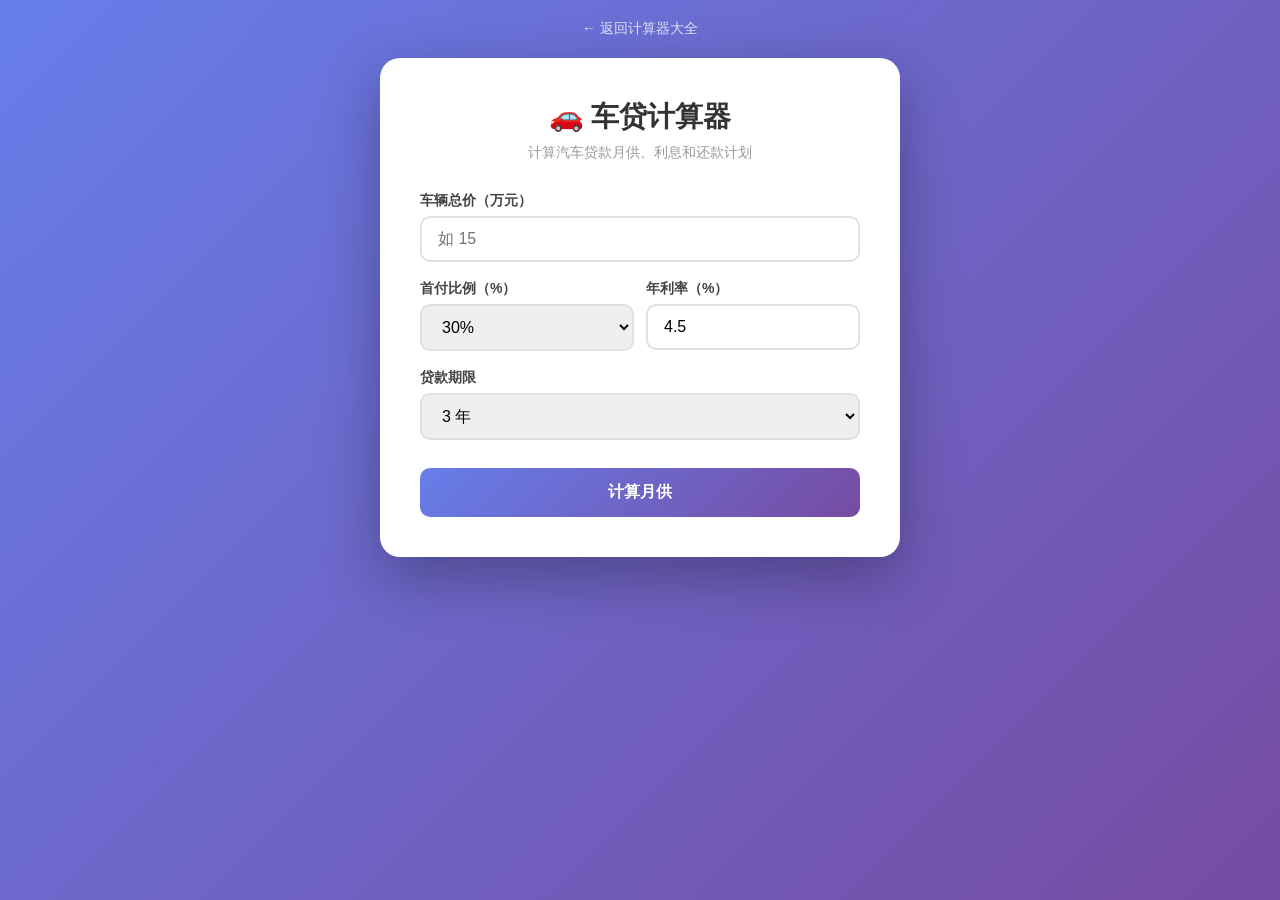
==== car-loan/index.html @ 8d0a9fb2 "feat: add calculator matrix - mortgage, car loan, income tax, compound interest, deposit rate compar" ====
<!DOCTYPE html>
<html lang="zh-CN">
<head>
    <meta charset="UTF-8">
    <meta name="viewport" content="width=device-width, initial-scale=1.0">
    <title>车贷计算器 — 汽车贷款月供/利息 在线计算</title>
    <meta name="description" content="免费在线车贷计算器，计算汽车贷款月供、总利息和还款计划。支持自定义首付比例和贷款期限。">
    <meta name="keywords" content="车贷计算器,汽车贷款计算器,车贷月供,车贷利息,购车贷款">
    <link rel="canonical" href="https://countin1.github.io/interest-calculator/car-loan/">
    <link rel="stylesheet" href="../css/style.css">
</head>
<body>
    <a href="../" class="back-link">&larr; 返回计算器大全</a>
    <div class="container">
        <h1>&#x1f697; 车贷计算器</h1>
        <p class="subtitle">计算汽车贷款月供、利息和还款计划</p>

        <div class="form-group">
            <label>车辆总价（万元）</label>
            <input type="number" id="price" placeholder="如 15" min="0" step="any">
        </div>
        <div class="row">
            <div class="form-group">
                <label>首付比例（%）</label>
                <select id="downPercent">
                    <option value="0">0%（零首付）</option>
                    <option value="20">20%</option>
                    <option value="30" selected>30%</option>
                    <option value="50">50%</option>
                </select>
            </div>
            <div class="form-group">
                <label>年利率（%）</label>
                <input type="number" id="rate" placeholder="如 4.5" min="0" step="any" value="4.5">
            </div>
        </div>
        <div class="form-group">
            <label>贷款期限</label>
            <select id="term">
                <option value="1">1 年</option>
                <option value="2">2 年</option>
                <option value="3" selected>3 年</option>
                <option value="5">5 年</option>
            </select>
        </div>

        <button class="btn" onclick="calculate()">计算月供</button>

        <div class="result-box" id="resultBox">
            <div class="result-title">计算结果</div>
            <div class="result-main">
                <div>
                    <div class="label">每月还款</div>
                    <div class="amount" id="monthlyAmount">¥0.00</div>
                </div>
                <div style="text-align:right">
                    <div class="label">总利息</div>
                    <div class="amount" id="totalInterest" style="font-size:22px;color:#764ba2">¥0.00</div>
                </div>
            </div>
            <div class="result-details" id="resultDetails"></div>
            <div class="schedule-toggle" id="scheduleToggle" style="display:none">
                <a onclick="toggleSchedule()">&#x1f4ca; 查看还款计划明细 &#x25bc;</a>
            </div>
            <div class="schedule-table" id="scheduleTable"></div>
        </div>
    </div>

    <script>
        function fmt(n) { return '¥' + n.toFixed(2).replace(/\B(?=(\d{3})+(?!\d))/g, ','); }

        function calculate() {
            var price = parseFloat(document.getElementById('price').value) * 10000;
            var downPct = parseInt(document.getElementById('downPercent').value) / 100;
            var annualRate = parseFloat(document.getElementById('rate').value) / 100;
            var years = parseInt(document.getElementById('term').value);
            if (!price || !annualRate) { alert('请填写完整信息'); return; }

            var downPayment = price * downPct;
            var loan = price - downPayment;
            var months = years * 12;
            var mr = annualRate / 12;
            var mp = mr === 0 ? loan/months : loan*mr*Math.pow(1+mr,months)/(Math.pow(1+mr,months)-1);
            var total = mp * months;
            var interest = total - loan;

            document.getElementById('monthlyAmount').textContent = fmt(mp);
            document.getElementById('totalInterest').textContent = fmt(interest);

            var details =
                '<div class="detail-item"><div class="val">' + fmt(downPayment) + '</div><div class="lbl">首付金额</div></div>' +
                '<div class="detail-item"><div class="val">' + fmt(loan) + '</div><div class="lbl">贷款金额</div></div>' +
                '<div class="detail-item"><div class="val">' + fmt(interest) + '</div><div class="lbl">总利息</div></div>' +
                '<div class="detail-item"><div class="val">' + fmt(total + downPayment) + '</div><div class="lbl">购车总成本</div></div>';
            document.getElementById('resultDetails').innerHTML = details;

            var rows = '', remain = loan;
            for (var i = 1; i <= months; i++) {
                var ip = remain * mr;
                var pp = mp - ip;
                remain = Math.max(0, remain - pp);
                rows += '<tr><td>' + i + '</td><td>' + fmt(mp) + '</td><td>' + fmt(ip) + '</td><td>' + fmt(pp) + '</td><td>' + fmt(remain) + '</td></tr>';
            }
            document.getElementById('scheduleTable').innerHTML =
                '<table><thead><tr><th>期数</th><th>月供</th><th>利息</th><th>本金</th><th>剩余本金</th></tr></thead><tbody>' + rows + '</tbody></table>';
            document.getElementById('scheduleToggle').style.display = '';
            document.getElementById('resultBox').classList.add('show');
        }

        function toggleSchedule() {
            var t = document.getElementById('scheduleTable'), a = document.querySelector('.schedule-toggle a');
            t.classList.toggle('show');
            a.textContent = t.classList.contains('show') ? '\u{1f4ca} 收起还款计划 ▲' : '\u{1f4ca} 查看还款计划明细 ▼';
        }
        document.addEventListener('keydown', function(e) { if (e.key === 'Enter') calculate(); });
    </script>
</body>
</html>
---- css/style.css ----
* { margin: 0; padding: 0; box-sizing: border-box; }
body {
    font-family: -apple-system, BlinkMacSystemFont, 'Segoe UI', 'PingFang SC', 'Hiragino Sans GB', 'Microsoft YaHei', sans-serif;
    background: linear-gradient(135deg, #667eea 0%, #764ba2 100%);
    min-height: 100vh;
    display: flex;
    flex-direction: column;
    align-items: center;
    padding: 20px;
}
.container {
    background: white;
    border-radius: 20px;
    box-shadow: 0 20px 60px rgba(0,0,0,0.3);
    padding: 40px;
    width: 100%;
    max-width: 520px;
}
h1 { text-align: center; color: #333; margin-bottom: 8px; font-size: 28px; }
.subtitle { text-align: center; color: #999; font-size: 14px; margin-bottom: 30px; }
.tabs { display: flex; gap: 8px; margin-bottom: 24px; flex-wrap: wrap; }
.tab {
    flex: 1; padding: 10px; text-align: center;
    border: 2px solid #e0e0e0; border-radius: 10px;
    cursor: pointer; font-size: 14px; font-weight: 600;
    color: #666; transition: all 0.3s; background: #fafafa;
    min-width: 80px;
}
.tab.active { border-color: #667eea; color: #667eea; background: #f0f2ff; }
.tab:hover:not(.active) { border-color: #bbb; }
.form-group { margin-bottom: 18px; }
label { display: block; margin-bottom: 6px; font-weight: 600; color: #444; font-size: 14px; }
input, select {
    width: 100%; padding: 12px 16px;
    border: 2px solid #e0e0e0; border-radius: 10px;
    font-size: 16px; transition: border-color 0.3s; outline: none;
}
input:focus, select:focus { border-color: #667eea; }
.row { display: flex; gap: 12px; }
.row .form-group { flex: 1; }
.btn {
    width: 100%; padding: 14px;
    background: linear-gradient(135deg, #667eea 0%, #764ba2 100%);
    color: white; border: none; border-radius: 10px;
    font-size: 16px; font-weight: 600; cursor: pointer;
    transition: transform 0.2s, box-shadow 0.2s; margin-top: 10px;
}
.btn:hover { transform: translateY(-2px); box-shadow: 0 8px 25px rgba(102,126,234,0.4); }
.btn:active { transform: translateY(0); }
.result-box {
    display: none; margin-top: 24px;
    background: linear-gradient(135deg, #f5f7fa 0%, #c3cfe2 100%);
    border-radius: 14px; padding: 24px;
}
.result-box.show { display: block; }
.result-title { font-size: 13px; color: #888; text-transform: uppercase; letter-spacing: 1px; margin-bottom: 12px; }
.result-main { display: flex; justify-content: space-between; align-items: flex-end; margin-bottom: 20px; }
.result-main .amount { font-size: 32px; font-weight: 700; color: #333; }
.result-main .label { font-size: 13px; color: #666; }
.result-details { display: grid; grid-template-columns: 1fr 1fr; gap: 12px; }
.detail-item { background: white; border-radius: 10px; padding: 12px; }
.detail-item .val { font-size: 18px; font-weight: 700; color: #667eea; }
.detail-item .lbl { font-size: 12px; color: #999; margin-top: 2px; }
.schedule-toggle { text-align: center; margin-top: 16px; }
.schedule-toggle a { color: #667eea; text-decoration: none; font-size: 14px; cursor: pointer; }
.schedule-toggle a:hover { text-decoration: underline; }
.schedule-table { display: none; margin-top: 16px; max-height: 300px; overflow-y: auto; }
.schedule-table.show { display: block; }
.schedule-table table { width: 100%; border-collapse: collapse; font-size: 13px; }
.schedule-table th {
    background: #667eea; color: white; padding: 8px 6px;
    text-align: right; position: sticky; top: 0;
}
.schedule-table th:first-child { text-align: center; }
.schedule-table td { padding: 7px 6px; text-align: right; border-bottom: 1px solid #eee; }
.schedule-table td:first-child { text-align: center; }
.schedule-table tr:hover td { background: #f8f9ff; }
.back-link {
    display: inline-block; margin-bottom: 20px;
    color: rgba(255,255,255,0.8); text-decoration: none; font-size: 14px;
}
.back-link:hover { color: white; }
footer { margin-top: 32px; color: rgba(255,255,255,0.5); font-size: 12px; }
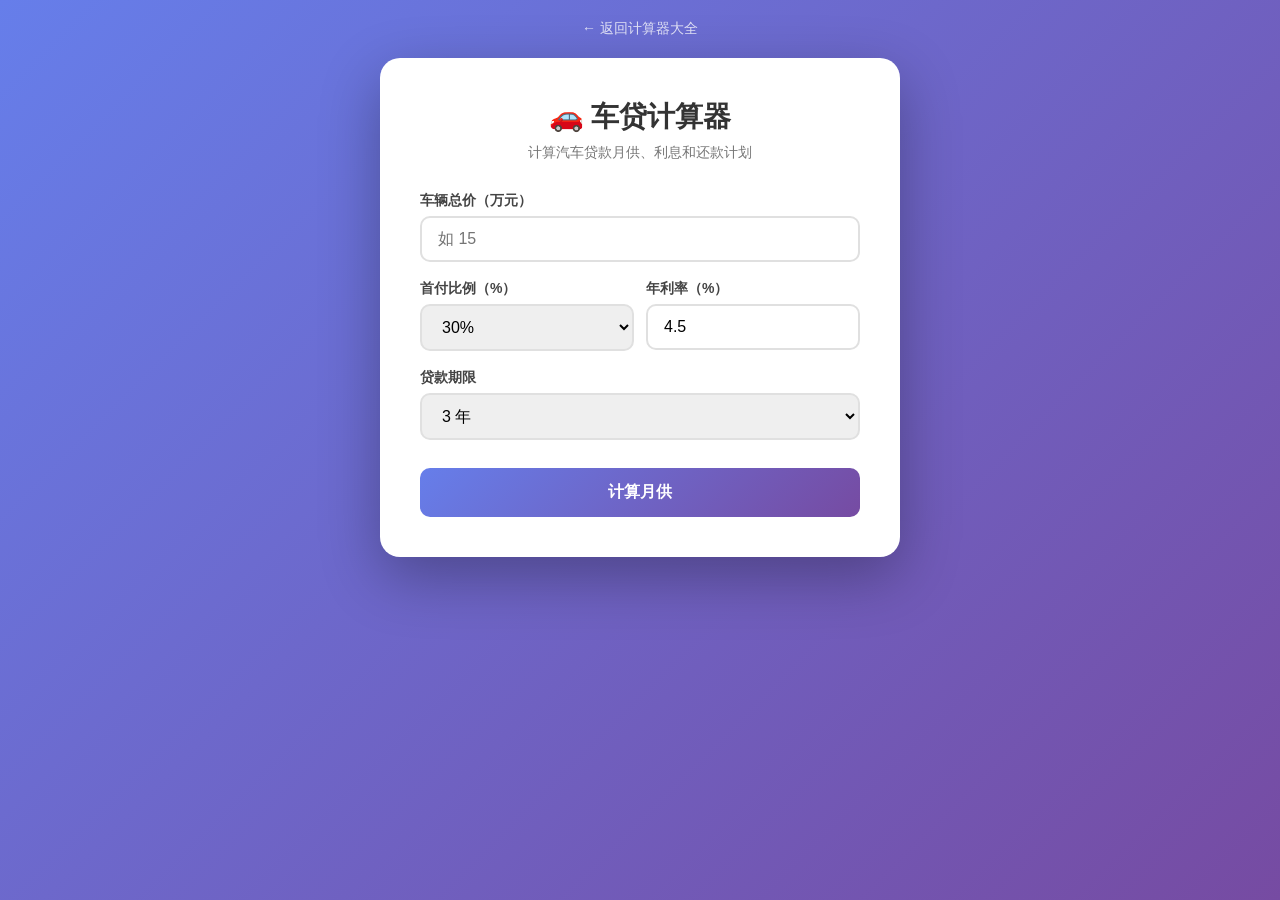
==== commit e155a4d6: "fix: resolve calculation bugs and improve accessibility - Fix zero-rate validation (isNaN instead of" ====
--- a/car-loan/index.html
+++ b/car-loan/index.html
@@ -16,12 +16,12 @@
         <p class="subtitle">计算汽车贷款月供、利息和还款计划</p>
 
         <div class="form-group">
-            <label>车辆总价（万元）</label>
+            <label for="price">车辆总价（万元）</label>
             <input type="number" id="price" placeholder="如 15" min="0" step="any">
         </div>
         <div class="row">
             <div class="form-group">
-                <label>首付比例（%）</label>
+                <label for="downPercent">首付比例（%）</label>
                 <select id="downPercent">
                     <option value="0">0%（零首付）</option>
                     <option value="20">20%</option>
@@ -30,12 +30,12 @@
                 </select>
             </div>
             <div class="form-group">
-                <label>年利率（%）</label>
+                <label for="rate">年利率（%）</label>
                 <input type="number" id="rate" placeholder="如 4.5" min="0" step="any" value="4.5">
             </div>
         </div>
         <div class="form-group">
-            <label>贷款期限</label>
+            <label for="term">贷款期限</label>
             <select id="term">
                 <option value="1">1 年</option>
                 <option value="2">2 年</option>
@@ -74,7 +74,7 @@
             var downPct = parseInt(document.getElementById('downPercent').value) / 100;
             var annualRate = parseFloat(document.getElementById('rate').value) / 100;
             var years = parseInt(document.getElementById('term').value);
-            if (!price || !annualRate) { alert('请填写完整信息'); return; }
+            if (isNaN(price) || isNaN(annualRate)) { alert('请填写完整信息'); return; }
 
             var downPayment = price * downPct;
             var loan = price - downPayment;
--- a/css/style.css
+++ b/css/style.css
@@ -17,7 +17,7 @@
     max-width: 520px;
 }
 h1 { text-align: center; color: #333; margin-bottom: 8px; font-size: 28px; }
-.subtitle { text-align: center; color: #999; font-size: 14px; margin-bottom: 30px; }
+.subtitle { text-align: center; color: #767676; font-size: 14px; margin-bottom: 30px; }
 .tabs { display: flex; gap: 8px; margin-bottom: 24px; flex-wrap: wrap; }
 .tab {
     flex: 1; padding: 10px; text-align: center;
@@ -60,11 +60,11 @@
 .result-details { display: grid; grid-template-columns: 1fr 1fr; gap: 12px; }
 .detail-item { background: white; border-radius: 10px; padding: 12px; }
 .detail-item .val { font-size: 18px; font-weight: 700; color: #667eea; }
-.detail-item .lbl { font-size: 12px; color: #999; margin-top: 2px; }
+.detail-item .lbl { font-size: 12px; color: #767676; margin-top: 2px; }
 .schedule-toggle { text-align: center; margin-top: 16px; }
 .schedule-toggle a { color: #667eea; text-decoration: none; font-size: 14px; cursor: pointer; }
 .schedule-toggle a:hover { text-decoration: underline; }
-.schedule-table { display: none; margin-top: 16px; max-height: 300px; overflow-y: auto; }
+.schedule-table { display: none; margin-top: 16px; max-height: 300px; overflow-y: auto; overflow-x: auto; }
 .schedule-table.show { display: block; }
 .schedule-table table { width: 100%; border-collapse: collapse; font-size: 13px; }
 .schedule-table th {
